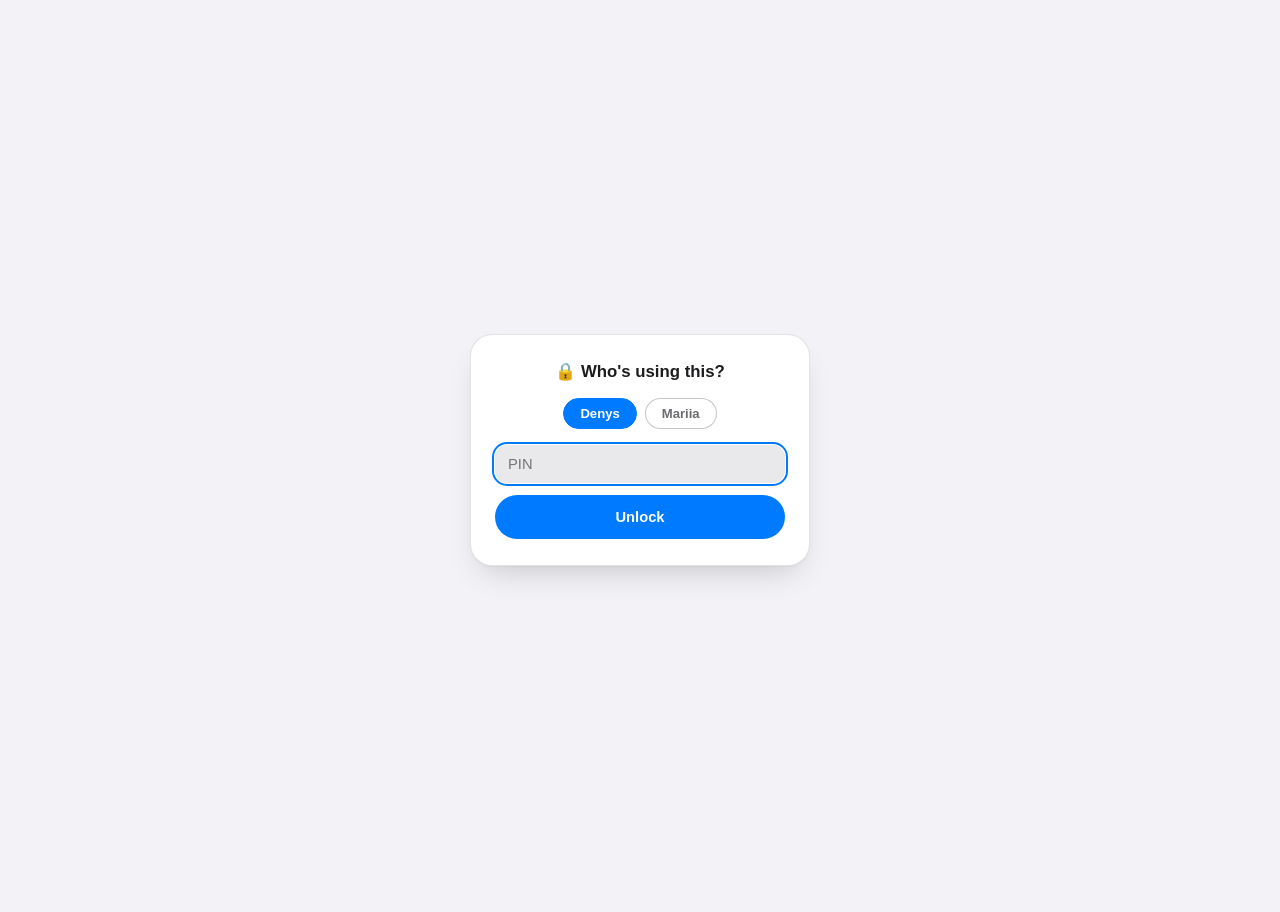
==== index.html @ 97dc2251 "Add hand-drawn picture icons for Mariia's cards New icons.js holds 15 line-art SVG icons (one per wo" ====
<!doctype html>
<html lang="en">
<head>
<meta charset="utf-8">
<meta name="viewport" content="width=device-width, initial-scale=1">
<title>Vocab Cards</title>
<link rel="stylesheet" href="styles.css">
<style>
  .card-wrap{
    width:100%;
    perspective:1600px;
    margin-bottom:20px;
  }
  .card{
    position:relative;
    width:100%;
    min-height:340px;
    border-radius:26px;
    cursor:pointer;
    transform-style:preserve-3d;
    transition:transform 0.5s cubic-bezier(.32,.9,.24,1);
  }
  .card.flipped{transform:rotateY(180deg);}
  .face{
    position:absolute;
    inset:0;
    background:var(--card-bg);
    border:0.5px solid var(--hairline-soft);
    border-radius:26px;
    box-shadow:var(--shadow);
    backface-visibility:hidden;
    padding:22px 24px 20px;
    display:flex;
    flex-direction:column;
  }
  .face.back{transform:rotateY(180deg);}
  .empty-state{
    display:flex;
    align-items:center;
    justify-content:center;
    text-align:center;
    color:var(--label-tertiary);
    padding:40px;
    font-size:0.95rem;
  }

  .front-head{
    display:flex;
    align-items:center;
    justify-content:space-between;
  }
  .topic-badge{
    background:var(--fill-secondary);
    color:var(--label-secondary);
    font-size:0.68rem;
    font-weight:700;
    padding:4px 10px;
    border-radius:999px;
  }
  .front-body{
    flex:1;
    display:flex;
    flex-direction:column;
    align-items:center;
    justify-content:center;
    text-align:center;
    padding:0 4px;
    gap:14px;
  }
  .word{
    font-size:2rem;
    font-weight:700;
    line-height:1.2;
    letter-spacing:-0.02em;
  }
  .word-icon{
    width:64px;
    height:64px;
    color:var(--blue);
    margin-bottom:2px;
  }
  .speak-btn{
    width:40px;
    height:40px;
    border-radius:999px;
    border:none;
    background:var(--blue-tint);
    color:var(--blue);
    display:flex;
    align-items:center;
    justify-content:center;
    cursor:pointer;
  }
  .speak-btn svg{width:19px;height:19px;}
  .speak-btn.speaking{background:var(--blue);color:#fff;}
  .speak-btn.unsupported{display:none;}
  .word-small-row{
    display:flex;
    align-items:center;
    gap:8px;
  }
  .speak-btn.small{width:28px;height:28px;flex:0 0 28px;}
  .speak-btn.small svg{width:14px;height:14px;}
  .hint{
    color:var(--label-tertiary);
    font-size:0.76rem;
    text-align:center;
    font-weight:500;
  }

  .back .word-small{
    font-size:0.95rem;
    font-weight:700;
    letter-spacing:-0.01em;
    margin-bottom:2px;
  }
  .back .word-small .pos-inline{
    color:var(--label-tertiary);
    font-weight:500;
  }
  .group{
    background:var(--fill-tertiary);
    border-radius:14px;
    margin-top:12px;
    padding:2px 14px;
  }
  .row{
    padding:10px 0;
  }
  .row + .row{
    border-top:0.5px solid var(--hairline-soft);
  }
  .section-label{
    font-size:0.66rem;
    font-weight:700;
    color:var(--label-tertiary);
    text-transform:uppercase;
    letter-spacing:0.05em;
    margin-bottom:3px;
  }
  .definition{font-size:0.96rem;line-height:1.42;}
  .translation{
    font-size:1rem;
    font-weight:700;
    color:var(--blue);
    line-height:1.4;
  }
  .example{font-size:0.94rem;line-height:1.5;}
  .blank{
    display:inline-block;
    min-width:56px;
    background:var(--blue-tint);
    color:var(--blue);
    font-weight:700;
    text-align:center;
    border-radius:7px;
    padding:1px 8px;
    cursor:pointer;
  }
  .synonyms{display:flex;flex-wrap:wrap;gap:6px;padding-top:1px;}

  /* ---------- controls ---------- */
  .controls{
    width:100%;
    display:flex;
    flex-direction:column;
    gap:10px;
    margin-top:auto;
  }
  .nav-row{
    display:flex;
    align-items:center;
    gap:10px;
  }

  .mark-row{
    display:flex;
    gap:10px;
  }
  .mark-btn{
    flex:1;
    height:48px;
    border-radius:16px;
    border:none;
    font-size:0.9rem;
    font-weight:700;
    display:flex;
    align-items:center;
    justify-content:center;
    gap:6px;
    cursor:pointer;
  }
  .mark-btn svg{width:18px;height:18px;}
  .mark-btn.learning{background:var(--orange-tint);color:var(--orange);}
  .mark-btn.known{background:var(--green-tint);color:var(--green);}

  /* ---------- page nav buttons (between cards and table) ---------- */
  .page-nav-wrap{
    width:100%;
    max-width:480px;
    margin:0 auto;
    padding:20px 16px 0;
  }
  @media (min-width:640px){
    .page-nav-wrap{max-width:560px;}
  }
  .page-nav-row{
    display:flex;
    gap:12px;
  }
  .page-nav-btn{
    flex:1;
    height:56px;
    border-radius:18px;
    display:flex;
    align-items:center;
    justify-content:center;
    gap:9px;
    font-size:1rem;
    font-weight:700;
    text-decoration:none;
    box-shadow:var(--shadow);
  }
  .page-nav-btn svg{width:20px;height:20px;}
  .page-nav-btn.add-words{background:var(--green);color:#fff;}
  .page-nav-btn.practice{background:var(--blue);color:#fff;}
  .page-nav-btn:active{transform:scale(0.97);}

  /* ---------- word list table ---------- */
  .table-wrap{
    width:100%;
    max-width:480px;
    margin:0 auto;
    padding:12px 16px 40px;
  }
  @media (min-width:640px){
    .table-wrap{max-width:700px;}
  }
  @media (min-width:960px){
    .table-wrap{max-width:900px;}
  }
  .table-section{
    width:100%;
  }
  .table-section h2{
    font-size:0.95rem;
    font-weight:700;
    margin:0 0 12px;
    letter-spacing:-0.01em;
  }
  .search-input{
    margin-bottom:12px;
  }
  .table-scroll{
    width:100%;
    overflow-x:auto;
    border-radius:16px;
    border:0.5px solid var(--hairline-soft);
  }
  table.word-table{
    width:100%;
    min-width:520px;
    border-collapse:collapse;
    background:var(--card-bg);
    font-size:0.86rem;
  }
  table.word-table th{
    text-align:left;
    font-size:0.66rem;
    font-weight:700;
    color:var(--label-tertiary);
    text-transform:uppercase;
    letter-spacing:0.05em;
    padding:10px 14px;
    background:var(--fill-tertiary);
    position:sticky;
    top:0;
  }
  table.word-table td{
    padding:12px 14px;
    vertical-align:top;
    border-top:0.5px solid var(--hairline-soft);
  }
  table.word-table td.word-cell{
    font-weight:700;
    white-space:nowrap;
  }
  table.word-table .table-topic{
    color:var(--label-tertiary);
    font-weight:500;
    white-space:nowrap;
  }
  table.word-table .table-example{
    color:var(--label-secondary);
    font-style:italic;
    margin-top:4px;
  }
  table.word-table .synonyms{margin-top:6px;}
  .table-empty{
    padding:24px;
    text-align:center;
    color:var(--label-tertiary);
    font-size:0.88rem;
  }
</style>
</head>
<body>

<script src="accounts.js"></script>
<script src="auth.js"></script>
<script src="words-store.js"></script>
<script src="icons.js"></script>

<div class="topbar">
  <div class="topbar-inner">
    <div class="title-row">
      <h1>🗂️ Vocab Cards</h1>
      <a class="switch-btn" href="#" id="switchProfileBtn">Switch account</a>
    </div>
    <div class="title-row meta-row">
      <span class="profile-label" id="profileLabel"></span>
      <div class="stats">
        <span class="pill learning" id="learningCount">0 learning</span>
        <span class="pill known" id="knownCount">0 known</span>
      </div>
    </div>
    <div class="segmented" id="statusSegmented">
      <div class="thumb" id="statusThumb"></div>
      <button data-value="all" class="active">All</button>
      <button data-value="new">New</button>
      <button data-value="learning">Learning</button>
      <button data-value="known">Known</button>
    </div>
    <div class="date-row" id="topicRow"></div>
  </div>
</div>

<div class="content">
  <div class="card-wrap">
    <div class="card" id="card">
      <div class="face front" id="faceFront"></div>
      <div class="face back" id="faceBack"></div>
    </div>
  </div>

  <div class="controls">
    <div class="nav-row">
      <button class="icon-btn" id="prevBtn" title="Previous">
        <svg viewBox="0 0 24 24" fill="none" stroke="currentColor" stroke-width="2.2" stroke-linecap="round" stroke-linejoin="round"><path d="M15 18l-6-6 6-6"/></svg>
      </button>
      <button class="primary-btn" id="flipBtn" title="Flip">
        <svg viewBox="0 0 24 24" fill="none" stroke="currentColor" stroke-width="2.1" stroke-linecap="round" stroke-linejoin="round"><rect x="3" y="7" width="13" height="13" rx="3"/><path d="M8 7V5.5A2.5 2.5 0 0 1 10.5 3H18a3 3 0 0 1 3 3v7.5a2.5 2.5 0 0 1-2.5 2.5H17"/></svg>
        Flip card
      </button>
      <button class="icon-btn" id="nextBtn" title="Next">
        <svg viewBox="0 0 24 24" fill="none" stroke="currentColor" stroke-width="2.2" stroke-linecap="round" stroke-linejoin="round"><path d="M9 6l6 6-6 6"/></svg>
      </button>
    </div>

    <div class="mark-row">
      <button class="mark-btn learning" id="learningBtn">
        <svg viewBox="0 0 24 24" fill="none" stroke="currentColor" stroke-width="2" stroke-linecap="round" stroke-linejoin="round"><circle cx="12" cy="12" r="9"/><path d="M12 7v5l3 2"/></svg>
        Still learning
      </button>
      <button class="mark-btn known" id="knownBtn">
        <svg viewBox="0 0 24 24" fill="none" stroke="currentColor" stroke-width="2.2" stroke-linecap="round" stroke-linejoin="round"><path d="M20 6L9 17l-5-5"/></svg>
        Known
      </button>
    </div>

    <div class="util-row">
      <button class="util-btn" id="shuffleBtn">
        <svg viewBox="0 0 24 24" fill="none" stroke="currentColor" stroke-width="2" stroke-linecap="round" stroke-linejoin="round"><path d="M17 3l4 4-4 4M3 7h9c2 0 3 1 4 3M21 17l-4 4-4-4M21 17h-9c-2 0-3-1-4-3"/></svg>
        Shuffle
      </button>
      <button class="util-btn" id="resetBtn">
        <svg viewBox="0 0 24 24" fill="none" stroke="currentColor" stroke-width="2" stroke-linecap="round" stroke-linejoin="round"><path d="M3 12a9 9 0 1 0 3-6.7M3 4v5h5"/></svg>
        Reset progress
      </button>
    </div>
  </div>
</div>

<div class="page-nav-wrap">
  <div class="page-nav-row">
    <a class="page-nav-btn add-words" href="add-words.html">
      <svg viewBox="0 0 24 24" fill="none" stroke="currentColor" stroke-width="2.3" stroke-linecap="round" stroke-linejoin="round"><path d="M12 5v14M5 12h14"/></svg>
      Add words
    </a>
    <a class="page-nav-btn practice" href="practice.html">
      <svg viewBox="0 0 24 24" fill="none" stroke="currentColor" stroke-width="2" stroke-linecap="round" stroke-linejoin="round"><path d="M4 9v6h4l5 4V5L8 9H4z"/><path d="M16.5 8.5a5 5 0 0 1 0 7"/></svg>
      Practice
    </a>
  </div>
</div>

<div class="table-wrap">
  <div class="table-section">
    <h2>All words (<span id="tableCount">0</span>)</h2>
    <input class="search-input" type="text" id="tableSearch" placeholder="Search words or definitions…">
    <div class="table-scroll">
      <table class="word-table">
        <thead>
          <tr><th>Word / phrase</th><th>Type</th><th>Explanation</th></tr>
        </thead>
        <tbody id="tableBody"></tbody>
      </table>
    </div>
  </div>
</div>

<script>
function initApp(){
  document.getElementById("profileLabel").textContent = window.currentAccountLabel ? window.currentAccountLabel() : "";
  document.getElementById("switchProfileBtn").addEventListener("click", (e) => {
    e.preventDefault();
    if(window.switchProfile) window.switchProfile();
  });

  const accountId = window.currentAccountId ? window.currentAccountId() : null;
  const DECK = window.vocabMergedDeck ? window.vocabMergedDeck(VOCAB_DATA, accountId) : VOCAB_DATA;

  const STORAGE_KEY = "vocabapp_progress_v1";
  let progress = {};
  try{ progress = JSON.parse(localStorage.getItem(STORAGE_KEY)) || {}; }catch(e){ progress = {}; }

  function saveProgress(){
    try{ localStorage.setItem(STORAGE_KEY, JSON.stringify(progress)); }catch(e){}
  }
  function statusOf(word){ return progress[word] || "new"; }

  const speakerIcon = `<svg viewBox="0 0 24 24" fill="none" stroke="currentColor" stroke-width="2" stroke-linecap="round" stroke-linejoin="round"><path d="M4 9v6h4l5 4V5L8 9H4z"/><path d="M16.5 8.5a5 5 0 0 1 0 7"/><path d="M19 6a8.5 8.5 0 0 1 0 12"/></svg>`;

  const speechSupported = "speechSynthesis" in window;
  let englishVoice = null;
  function pickVoice(){
    if(!speechSupported) return;
    const voices = window.speechSynthesis.getVoices();
    englishVoice = voices.find(v => /en[-_]US/i.test(v.lang))
      || voices.find(v => /^en/i.test(v.lang))
      || null;
  }
  if(speechSupported){
    pickVoice();
    window.speechSynthesis.onvoiceschanged = pickVoice;
  }

  function speechTextFor(word){
    return word
      .replace(/\(.*?\)/g, "")
      .replace(/\//g, " or ")
      .replace(/\bsth\b/g, "something")
      .replace(/\bsb\b/g, "somebody")
      .replace(/\s+/g, " ")
      .trim();
  }

  function speak(word){
    if(!speechSupported) return;
    window.speechSynthesis.cancel();
    const utterance = new SpeechSynthesisUtterance(speechTextFor(word));
    utterance.lang = "en-US";
    utterance.rate = 0.92;
    if(englishVoice) utterance.voice = englishVoice;
    window.speechSynthesis.speak(utterance);
  }

  let order = DECK.map((_, i) => i);
  let statusFilter = "all";
  let topicFilter = "all";
  let pos = 0;
  let flipped = false;

  const cardEl = document.getElementById("card");
  const faceFront = document.getElementById("faceFront");
  const faceBack = document.getElementById("faceBack");
  const learningCountEl = document.getElementById("learningCount");
  const knownCountEl = document.getElementById("knownCount");
  const statusSegmented = document.getElementById("statusSegmented");
  const statusThumb = document.getElementById("statusThumb");
  const topicRow = document.getElementById("topicRow");

  const uniqueTopics = Array.from(new Set(DECK.map(c => c.topic).filter(Boolean))).sort();

  function buildTopicChips(){
    const chips = [{ value: "all", label: "All" }]
      .concat(uniqueTopics.map(t => ({ value: t, label: t })));
    topicRow.innerHTML = chips.map(c =>
      `<button class="chip-btn${c.value === topicFilter ? " active" : ""}" data-value="${escapeHtml(c.value)}">${escapeHtml(c.label)}</button>`
    ).join("");
    topicRow.querySelectorAll(".chip-btn").forEach(btn => {
      btn.addEventListener("click", () => {
        topicFilter = btn.dataset.value;
        pos = 0;
        flipped = false;
        buildTopicChips();
        render();
      });
    });
  }

  function moveStatusThumb(){
    const buttons = Array.from(statusSegmented.querySelectorAll("button"));
    const idx = buttons.findIndex(b => b.dataset.value === statusFilter);
    statusThumb.style.transform = `translateX(${idx * 100}%)`;
    buttons.forEach(b => b.classList.toggle("active", b.dataset.value === statusFilter));
  }

  function filteredOrder(){
    return order.filter(i => {
      const card = DECK[i];
      if(statusFilter !== "all" && statusOf(card.word) !== statusFilter) return false;
      if(topicFilter !== "all" && card.topic !== topicFilter) return false;
      return true;
    });
  }

  function shuffle(arr){
    for(let i = arr.length - 1; i > 0; i--){
      const j = Math.floor(Math.random() * (i + 1));
      [arr[i], arr[j]] = [arr[j], arr[i]];
    }
    return arr;
  }

  function escapeHtml(s){
    return s.replace(/[&<>"']/g, c => ({
      "&":"&amp;","<":"&lt;",">":"&gt;",'"':"&quot;","'":"&#39;"
    }[c]));
  }

  function renderExample(example){
    const parts = example.split(/(_{3,})/);
    return parts.map(p => {
      if(/^_{3,}$/.test(p)){
        return `<span class="blank" data-revealed="false">•••</span>`;
      }
      return escapeHtml(p);
    }).join("");
  }

  function render(){
    const deck = filteredOrder();
    updateStats();

    if(deck.length === 0){
      faceFront.innerHTML = `<div class="empty-state">No cards match this filter.<br>Try a different filter, or add more words.</div>`;
      faceBack.innerHTML = "";
      cardEl.classList.remove("flipped");
      flipped = false;
      return;
    }

    if(pos >= deck.length) pos = 0;
    if(pos < 0) pos = deck.length - 1;

    const card = DECK[deck[pos]];

    faceFront.innerHTML = `
      <div class="front-head">
        <span class="pos-badge">${escapeHtml(card.pos || "")}</span>
        <span class="topic-badge">${escapeHtml(card.topic || "")}</span>
      </div>
      <div class="front-body">
        ${card.icon && typeof ICONS !== "undefined" && ICONS[card.icon] ? `<svg class="word-icon" viewBox="0 0 24 24" fill="none" stroke="currentColor" stroke-width="1.6" stroke-linecap="round" stroke-linejoin="round">${ICONS[card.icon]}</svg>` : ""}
        <div class="word">${escapeHtml(card.word)}</div>
        <button class="speak-btn" id="speakFrontBtn" title="Pronounce (P)">${speakerIcon}</button>
      </div>
      <div class="hint">Tap to reveal · ${pos + 1} / ${deck.length}</div>
    `;

    const synonymsHtml = (card.synonyms && card.synonyms.length)
      ? `<div class="row">
           <div class="section-label">Synonyms / related</div>
           <div class="synonyms">${card.synonyms.map(s => `<span class="chip">${escapeHtml(s)}</span>`).join("")}</div>
         </div>`
      : "";

    const translationHtml = card.translation
      ? `<div class="row">
           <div class="section-label">Translation</div>
           <div class="translation">${escapeHtml(card.translation)}</div>
         </div>`
      : "";

    faceBack.innerHTML = `
      <div class="word-small-row">
        <div class="word-small">${escapeHtml(card.word)} <span class="pos-inline">— ${escapeHtml(card.pos || "")}</span></div>
        <button class="speak-btn small" id="speakBackBtn" title="Pronounce (P)">${speakerIcon}</button>
      </div>
      <div class="group">
        <div class="row">
          <div class="section-label">Definition</div>
          <div class="definition">${escapeHtml(card.definition)}</div>
        </div>
        ${translationHtml}
        <div class="row">
          <div class="section-label">Example</div>
          <div class="example">${renderExample(card.example || "")}</div>
        </div>
        ${synonymsHtml}
      </div>
    `;

    cardEl.classList.toggle("flipped", flipped);

    faceBack.querySelectorAll(".blank").forEach(el => {
      el.addEventListener("click", (e) => {
        e.stopPropagation();
        const isRevealed = el.dataset.revealed === "true";
        el.dataset.revealed = isRevealed ? "false" : "true";
        el.textContent = isRevealed ? "•••" : card.word;
      });
    });

    if(!speechSupported){
      faceFront.querySelectorAll(".speak-btn").forEach(b => b.classList.add("unsupported"));
      faceBack.querySelectorAll(".speak-btn").forEach(b => b.classList.add("unsupported"));
    }
    [faceFront.querySelector("#speakFrontBtn"), faceBack.querySelector("#speakBackBtn")].forEach(btn => {
      if(!btn) return;
      btn.addEventListener("click", (e) => {
        e.stopPropagation();
        speak(card.word);
      });
    });
  }

  function fillExample(example, word){
    const plain = word.replace(/\(.*?\)/g, "").split("/")[0].trim();
    return escapeHtml((example || "").replace(/_{3,}/, plain));
  }

  const tableBody = document.getElementById("tableBody");
  const tableCount = document.getElementById("tableCount");
  const tableSearch = document.getElementById("tableSearch");
  const sortedForTable = DECK
    .map((c, i) => ({ ...c, _i: i }))
    .sort((a, b) => (a.topic || "").localeCompare(b.topic || "") || a.word.localeCompare(b.word));

  function renderTable(){
    const q = tableSearch.value.trim().toLowerCase();
    const rows = sortedForTable.filter(c => {
      if(!q) return true;
      return c.word.toLowerCase().includes(q) || c.definition.toLowerCase().includes(q);
    });

    tableCount.textContent = rows.length;

    if(rows.length === 0){
      tableBody.innerHTML = `<tr><td colspan="3" class="table-empty">No words match "${escapeHtml(q)}".</td></tr>`;
      return;
    }

    tableBody.innerHTML = rows.map(c => {
      const synonymsHtml = (c.synonyms && c.synonyms.length)
        ? `<div class="synonyms">${c.synonyms.map(s => `<span class="chip">${escapeHtml(s)}</span>`).join("")}</div>`
        : "";
      const translationHtml = c.translation
        ? `<div class="translation">${escapeHtml(c.translation)}</div>`
        : "";
      return `
        <tr>
          <td class="word-cell">${escapeHtml(c.word)}<div class="table-topic">${escapeHtml(c.topic || "")}</div></td>
          <td><span class="pos-badge">${escapeHtml(c.pos || "")}</span></td>
          <td>
            <div class="definition">${escapeHtml(c.definition)}</div>
            ${translationHtml}
            <div class="table-example">${fillExample(c.example, c.word)}</div>
            ${synonymsHtml}
          </td>
        </tr>
      `;
    }).join("");
  }

  tableSearch.addEventListener("input", renderTable);

  function updateStats(){
    let known = 0, learning = 0;
    DECK.forEach(c => {
      const s = statusOf(c.word);
      if(s === "known") known++;
      else if(s === "learning") learning++;
    });
    knownCountEl.textContent = `${known} known`;
    learningCountEl.textContent = `${learning} learning`;
  }

  function flip(){
    flipped = !flipped;
    cardEl.classList.toggle("flipped", flipped);
  }

  function goNext(){ flipped = false; pos++; render(); }
  function goPrev(){ flipped = false; pos--; render(); }

  function mark(status){
    const deck = filteredOrder();
    if(deck.length === 0) return;
    const card = DECK[deck[pos]];
    progress[card.word] = status;
    saveProgress();
    goNext();
  }

  cardEl.addEventListener("click", flip);
  document.getElementById("flipBtn").addEventListener("click", flip);
  document.getElementById("nextBtn").addEventListener("click", goNext);
  document.getElementById("prevBtn").addEventListener("click", goPrev);
  document.getElementById("knownBtn").addEventListener("click", () => mark("known"));
  document.getElementById("learningBtn").addEventListener("click", () => mark("learning"));
  document.getElementById("shuffleBtn").addEventListener("click", () => {
    shuffle(order);
    pos = 0;
    flipped = false;
    render();
  });
  document.getElementById("resetBtn").addEventListener("click", () => {
    if(confirm("Reset known/learning status for all cards?")){
      progress = {};
      saveProgress();
      render();
    }
  });

  statusSegmented.querySelectorAll("button").forEach(btn => {
    btn.addEventListener("click", () => {
      statusFilter = btn.dataset.value;
      pos = 0;
      flipped = false;
      moveStatusThumb();
      render();
    });
  });

  document.addEventListener("keydown", (e) => {
    if(e.code === "Space"){ e.preventDefault(); flip(); }
    else if(e.code === "ArrowRight"){ goNext(); }
    else if(e.code === "ArrowLeft"){ goPrev(); }
    else if(e.key.toLowerCase() === "k"){ mark("known"); }
    else if(e.key.toLowerCase() === "l"){ mark("learning"); }
    else if(e.key.toLowerCase() === "p"){
      const deck = filteredOrder();
      if(deck.length) speak(DECK[deck[pos]].word);
    }
  });

  buildTopicChips();
  moveStatusThumb();
  render();
  renderTable();
}
window.addEventListener("vocabdata-ready", initApp);
</script>
</body>
</html>
---- styles.css ----
/* Shared design tokens and components across Vocab Cards pages */
:root{
  color-scheme: light dark;
  --bg:#f2f2f7;
  --bg-elevated: rgba(255,255,255,0.72);
  --card-bg:#ffffff;
  --hairline: rgba(60,60,67,0.29);
  --hairline-soft: rgba(60,60,67,0.14);
  --label:#1c1c1e;
  --label-secondary:#6c6c70;
  --label-tertiary:#8e8e93;
  --fill-secondary: rgba(120,120,128,0.12);
  --fill-tertiary: rgba(118,118,128,0.16);
  --blue:#007aff;
  --blue-tint: rgba(0,122,255,0.12);
  --green:#34c759;
  --green-tint: rgba(52,199,89,0.14);
  --orange:#ff9500;
  --orange-tint: rgba(255,149,0,0.14);
  --red:#ff3b30;
  --red-tint: rgba(255,59,48,0.14);
  --shadow: 0 1px 2px rgba(0,0,0,0.04), 0 16px 32px -12px rgba(0,0,0,0.18);
}
@media (prefers-color-scheme: dark){
  :root{
    --bg:#000000;
    --bg-elevated: rgba(28,28,30,0.72);
    --card-bg:#1c1c1e;
    --hairline: rgba(84,84,88,0.6);
    --hairline-soft: rgba(84,84,88,0.35);
    --label:#f2f2f7;
    --label-secondary:#98989f;
    --label-tertiary:#8e8e93;
    --fill-secondary: rgba(120,120,128,0.24);
    --fill-tertiary: rgba(118,118,128,0.24);
    --blue:#0a84ff;
    --blue-tint: rgba(10,132,255,0.18);
    --green:#30d158;
    --green-tint: rgba(48,209,88,0.18);
    --orange:#ff9f0a;
    --orange-tint: rgba(255,159,10,0.18);
    --red:#ff453a;
    --red-tint: rgba(255,69,58,0.18);
    --shadow: 0 1px 2px rgba(0,0,0,0.3), 0 20px 40px -16px rgba(0,0,0,0.6);
  }
}
*{box-sizing:border-box; -webkit-tap-highlight-color: transparent;}
html,body{height:100%;}
body{
  margin:0;
  background:var(--bg);
  color:var(--label);
  font-family:-apple-system,BlinkMacSystemFont,"SF Pro Text","SF Pro Display",Helvetica,Arial,sans-serif;
  display:flex;
  flex-direction:column;
  align-items:center;
  -webkit-font-smoothing:antialiased;
}

/* ---------- top bar ---------- */
.topbar{
  position:sticky;
  top:0;
  z-index:10;
  width:100%;
  background:var(--bg-elevated);
  backdrop-filter: blur(20px) saturate(1.6);
  -webkit-backdrop-filter: blur(20px) saturate(1.6);
  border-bottom:0.5px solid var(--hairline);
  padding:10px 16px 12px;
}
.topbar-inner{
  width:100%;
  max-width:480px;
  margin:0 auto;
}
.title-row{
  display:flex;
  align-items:center;
  justify-content:space-between;
  margin-bottom:10px;
  gap:10px;
}
h1{
  font-size:1.05rem;
  font-weight:700;
  margin:0;
  letter-spacing:-0.01em;
}
.nav-link{
  display:flex;
  align-items:center;
  gap:4px;
  text-decoration:none;
  color:var(--blue);
  font-size:0.82rem;
  font-weight:600;
  white-space:nowrap;
}
.nav-link svg{width:14px;height:14px;}
.switch-btn{
  text-decoration:none;
  color:var(--blue);
  font-size:0.85rem;
  font-weight:700;
  white-space:nowrap;
}
.meta-row{
  font-size:0.85rem;
}
.stats{
  display:flex;
  gap:6px;
}
.pill{
  padding:3px 9px;
  border-radius:999px;
  font-size:0.72rem;
  font-weight:600;
  letter-spacing:-0.01em;
}
.pill.known{background:var(--green-tint);color:var(--green);}
.pill.learning{background:var(--orange-tint);color:var(--orange);}

/* segmented control */
.segmented{
  position:relative;
  display:flex;
  background:var(--fill-secondary);
  border-radius:9px;
  padding:2px;
  margin-bottom:8px;
}
.segmented .thumb{
  position:absolute;
  top:2px;
  bottom:2px;
  left:2px;
  width:calc(25% - 2px);
  background:var(--card-bg);
  border-radius:7px;
  box-shadow:0 1px 3px rgba(0,0,0,0.12);
  transition:transform 0.28s cubic-bezier(.32,.72,0,1);
}
@media (prefers-color-scheme: dark){
  .segmented .thumb{background:#636366;}
}
.segmented button{
  position:relative;
  z-index:1;
  flex:1;
  border:none;
  background:transparent;
  padding:6px 4px;
  font-size:0.78rem;
  font-weight:600;
  color:var(--label-secondary);
  border-radius:7px;
  cursor:pointer;
  transition:color 0.2s;
}
.segmented button.active{color:var(--label);}

/* date / filter chips */
.date-row{
  display:flex;
  gap:6px;
  overflow-x:auto;
  scrollbar-width:none;
  padding-bottom:2px;
}
.date-row::-webkit-scrollbar{display:none;}
.chip-btn{
  flex:0 0 auto;
  white-space:nowrap;
  border:0.5px solid var(--hairline);
  background:var(--card-bg);
  color:var(--label-secondary);
  font-size:0.74rem;
  font-weight:600;
  padding:5px 12px;
  border-radius:999px;
  cursor:pointer;
}
.chip-btn.active{
  background:var(--blue);
  border-color:var(--blue);
  color:#fff;
}

/* ---------- main content shell ---------- */
.content{
  width:100%;
  max-width:480px;
  padding:20px 16px 28px;
  display:flex;
  flex-direction:column;
  align-items:center;
  flex:1;
}
@media (min-width:640px){
  .topbar-inner, .content{max-width:560px;}
}

/* buttons */
.icon-btn{
  flex:0 0 44px;
  height:44px;
  border-radius:999px;
  border:none;
  background:var(--fill-secondary);
  color:var(--label);
  display:flex;
  align-items:center;
  justify-content:center;
  cursor:pointer;
}
.icon-btn svg{width:18px;height:18px;}
.primary-btn{
  flex:1;
  height:44px;
  border-radius:999px;
  border:none;
  background:var(--blue);
  color:#fff;
  font-size:0.92rem;
  font-weight:700;
  display:flex;
  align-items:center;
  justify-content:center;
  gap:7px;
  cursor:pointer;
}
.primary-btn svg{width:17px;height:17px;}
.primary-btn:disabled{opacity:0.45;cursor:default;}

.util-row{
  display:flex;
  justify-content:center;
  gap:22px;
  padding-top:2px;
}
.util-btn{
  background:none;
  border:none;
  color:var(--label-tertiary);
  font-size:0.78rem;
  font-weight:600;
  display:flex;
  align-items:center;
  gap:5px;
  cursor:pointer;
  padding:6px;
}
.util-btn svg{width:15px;height:15px;}

button:active{transform:scale(0.96);}
button{transition:transform 0.12s;}

/* chip (synonym-style tag, reused for the word table) */
.chip{
  background:var(--fill-secondary);
  color:var(--label-secondary);
  font-size:0.76rem;
  font-weight:600;
  padding:3px 10px;
  border-radius:999px;
}
.pos-badge{
  background:var(--blue-tint);
  color:var(--blue);
  font-size:0.68rem;
  font-weight:700;
  padding:4px 10px;
  border-radius:999px;
  text-transform:uppercase;
  letter-spacing:0.04em;
  display:inline-block;
}

/* simple text input styling shared by settings panels */
input[type="text"], input[type="password"], textarea, select{
  font-family:inherit;
  font-size:0.92rem;
  color:var(--label);
  background:var(--fill-tertiary);
  border:none;
  border-radius:12px;
  padding:11px 13px;
  width:100%;
}
textarea{resize:vertical;min-height:88px;line-height:1.4;}
input[type="text"]:focus, input[type="password"]:focus, textarea:focus, select:focus{
  outline:2px solid var(--blue);
  outline-offset:1px;
}
label.field-label{
  font-size:0.7rem;
  font-weight:700;
  color:var(--label-tertiary);
  text-transform:uppercase;
  letter-spacing:0.05em;
  display:block;
  margin-bottom:5px;
}

/* ---------- profile lock screen ---------- */
#lockOverlay{
  position:fixed;
  inset:0;
  z-index:1000;
  background:var(--bg);
  display:flex;
  align-items:center;
  justify-content:center;
  padding:24px;
}
.lock-card{
  width:100%;
  max-width:340px;
  background:var(--card-bg);
  border:0.5px solid var(--hairline-soft);
  border-radius:22px;
  box-shadow:var(--shadow);
  padding:26px 24px;
  text-align:center;
}
.lock-title{
  font-size:1.05rem;
  font-weight:700;
  margin-bottom:16px;
}
.lock-profiles{
  display:flex;
  gap:8px;
  justify-content:center;
  margin-bottom:16px;
  flex-wrap:wrap;
}
.lock-profiles .chip-btn{padding:7px 16px;font-size:0.82rem;}
.lock-error{
  color:var(--red);
  font-size:0.78rem;
  font-weight:600;
  margin-top:10px;
}
.profile-label{
  color:var(--label-tertiary);
  font-size:0.78rem;
  font-weight:600;
}
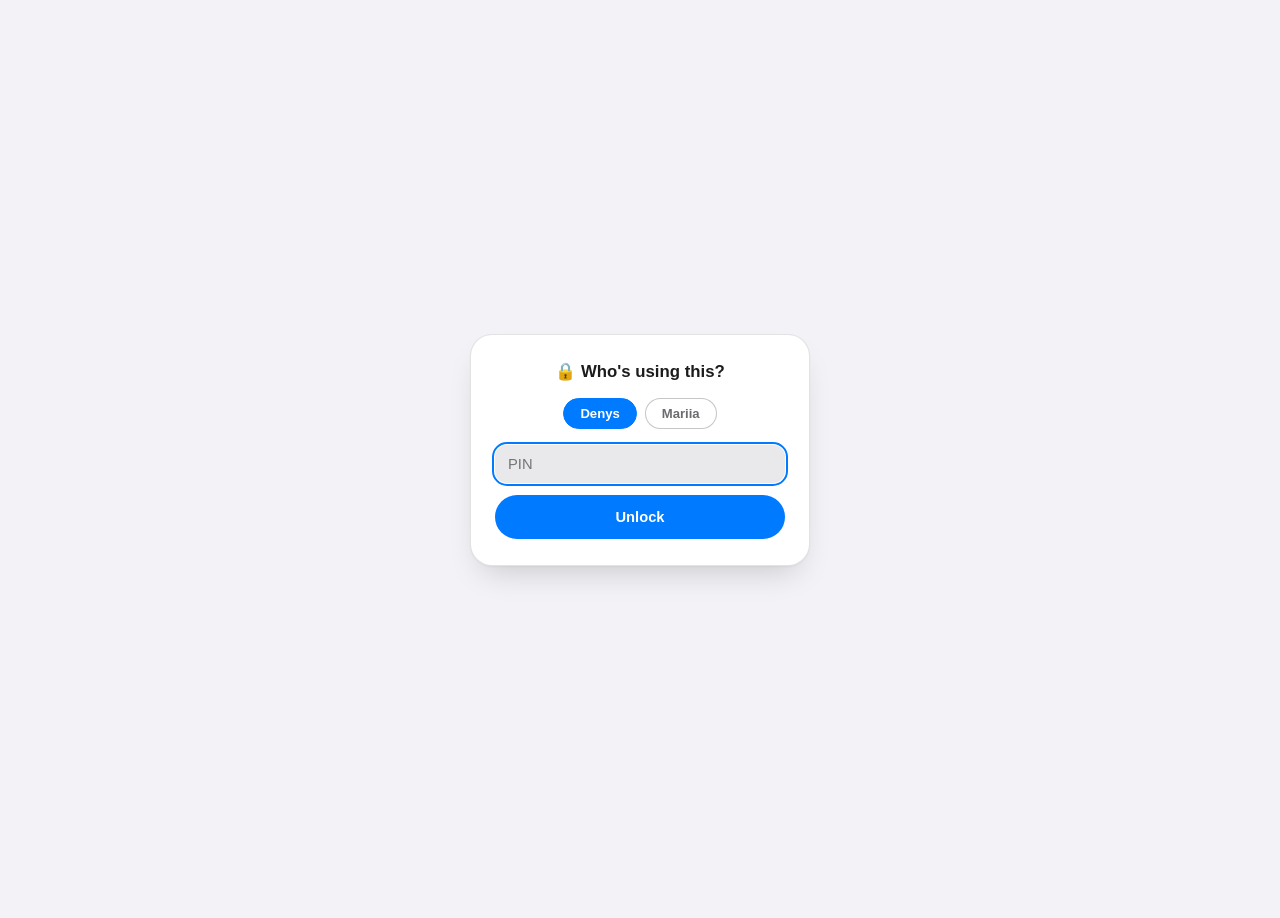
==== commit bf6ee9d1: "Add editable definitions and examples with a "Reset to original" option New words-store.js override " ====
--- a/index.html
+++ b/index.html
@@ -57,6 +57,21 @@
     padding:4px 10px;
     border-radius:999px;
   }
+  .pin-btn{
+    width:24px;
+    height:24px;
+    flex:0 0 24px;
+    border-radius:999px;
+    border:none;
+    background:var(--fill-secondary);
+    color:var(--label-tertiary);
+    display:flex;
+    align-items:center;
+    justify-content:center;
+    cursor:pointer;
+  }
+  .pin-btn svg{width:13px;height:13px;}
+  .pin-btn.pinned{background:var(--orange-tint);color:var(--orange);}
   .front-body{
     flex:1;
     display:flex;
@@ -78,6 +93,47 @@
     height:64px;
     color:var(--blue);
     margin-bottom:2px;
+  }
+
+  /* ---------- edit definition/example modal ---------- */
+  #editModal{
+    position:fixed;
+    inset:0;
+    z-index:1000;
+    background:rgba(0,0,0,0.4);
+    display:flex;
+    align-items:center;
+    justify-content:center;
+    padding:24px;
+  }
+  #editModal[hidden]{display:none;}
+  .edit-modal-card{
+    width:100%;
+    max-width:420px;
+    background:var(--card-bg);
+    border-radius:22px;
+    box-shadow:var(--shadow);
+    padding:24px;
+  }
+  .edit-modal-word{
+    font-size:1.05rem;
+    font-weight:700;
+    margin-bottom:14px;
+  }
+  .edit-modal-actions{
+    display:flex;
+    align-items:center;
+    gap:10px;
+    margin-top:16px;
+  }
+  .edit-cancel-btn{
+    background:none;
+    border:none;
+    color:var(--label-secondary);
+    font-weight:600;
+    font-size:0.9rem;
+    padding:10px 6px;
+    cursor:pointer;
   }
   .speak-btn{
     width:40px;
@@ -431,6 +487,82 @@
 
   const speakerIcon = `<svg viewBox="0 0 24 24" fill="none" stroke="currentColor" stroke-width="2" stroke-linecap="round" stroke-linejoin="round"><path d="M4 9v6h4l5 4V5L8 9H4z"/><path d="M16.5 8.5a5 5 0 0 1 0 7"/><path d="M19 6a8.5 8.5 0 0 1 0 12"/></svg>`;
 
+  function pinIcon(pinned){
+    return `<svg viewBox="0 0 24 24" fill="${pinned ? "currentColor" : "none"}" stroke="currentColor" stroke-width="2" stroke-linecap="round" stroke-linejoin="round"><path d="M12 21s-7-7.5-7-12a7 7 0 0 1 14 0c0 4.5-7 12-7 12z"/><circle cx="12" cy="9" r="2.5" fill="${pinned ? "var(--card-bg)" : "none"}"/></svg>`;
+  }
+
+  const editIcon = `<svg viewBox="0 0 24 24" fill="none" stroke="currentColor" stroke-width="2" stroke-linecap="round" stroke-linejoin="round"><path d="M4 20l3.5-1 10-10a1.7 1.7 0 0 0-2.5-2.5l-10 10L4 20z"/><path d="M13 6.5L16.5 10"/></svg>`;
+
+  // ---------- edit definition/example modal ----------
+  const editModal = document.createElement("div");
+  editModal.id = "editModal";
+  editModal.hidden = true;
+  editModal.innerHTML = `
+    <div class="edit-modal-card">
+      <div class="edit-modal-word" id="editModalWord"></div>
+      <label class="field-label" for="editDefinitionInput">Definition</label>
+      <textarea id="editDefinitionInput" style="min-height:70px;"></textarea>
+      <label class="field-label" for="editExampleInput" style="margin-top:12px;display:block;">Example (use ____ for the hidden word)</label>
+      <textarea id="editExampleInput" style="min-height:70px;"></textarea>
+      <div class="edit-modal-actions">
+        <button class="util-btn" id="editResetBtn" hidden>Reset to original</button>
+        <div style="flex:1;"></div>
+        <button class="edit-cancel-btn" id="editCancelBtn" title="Cancel">Cancel</button>
+        <button class="primary-btn" id="editSaveBtn" style="flex:0 0 auto;padding:0 20px;">Save</button>
+      </div>
+    </div>
+  `;
+  document.body.appendChild(editModal);
+
+  let editingWord = null;
+  function openEditModal(card){
+    editingWord = card.word;
+    document.getElementById("editModalWord").textContent = card.word;
+    document.getElementById("editDefinitionInput").value = card.definition || "";
+    document.getElementById("editExampleInput").value = card.example || "";
+    document.getElementById("editResetBtn").hidden = !window.vocabGetOverride || !window.vocabGetOverride(accountId, card.word);
+    editModal.hidden = false;
+  }
+  function closeEditModal(){
+    editModal.hidden = true;
+    editingWord = null;
+  }
+  document.getElementById("editCancelBtn").addEventListener("click", closeEditModal);
+  editModal.addEventListener("click", (e) => { if(e.target === editModal) closeEditModal(); });
+  // DECK/sortedForTable are built once at load, so an edit has to mutate the
+  // live card object in place (both arrays hold the same references) rather
+  // than relying on a re-fetch to pick up the localStorage change.
+  function findDeckCard(word){
+    return DECK.find(c => c.word === word);
+  }
+  function originalFields(word){
+    const seedAndCustom = VOCAB_DATA.concat(window.vocabGetCustomCards ? window.vocabGetCustomCards(accountId) : []);
+    const found = seedAndCustom.find(c => c.word === word);
+    return found ? { definition: found.definition, example: found.example } : null;
+  }
+
+  document.getElementById("editSaveBtn").addEventListener("click", () => {
+    if(!editingWord) return;
+    const definition = document.getElementById("editDefinitionInput").value.trim();
+    const example = document.getElementById("editExampleInput").value.trim();
+    if(window.vocabSetOverride) window.vocabSetOverride(accountId, editingWord, { definition, example });
+    const cardObj = findDeckCard(editingWord);
+    if(cardObj){ cardObj.definition = definition; cardObj.example = example; }
+    closeEditModal();
+    render();
+    renderTable();
+  });
+  document.getElementById("editResetBtn").addEventListener("click", () => {
+    if(!editingWord) return;
+    if(window.vocabClearOverride) window.vocabClearOverride(accountId, editingWord);
+    const original = originalFields(editingWord);
+    const cardObj = findDeckCard(editingWord);
+    if(cardObj && original){ cardObj.definition = original.definition; cardObj.example = original.example; }
+    closeEditModal();
+    render();
+    renderTable();
+  });
+
   const speechSupported = "speechSynthesis" in window;
   let englishVoice = null;
   function pickVoice(){
@@ -483,7 +615,7 @@
   const uniqueTopics = Array.from(new Set(DECK.map(c => c.topic).filter(Boolean))).sort();
 
   function buildTopicChips(){
-    const chips = [{ value: "all", label: "All" }]
+    const chips = [{ value: "all", label: "All" }, { value: "pinned", label: "📌 Pinned" }]
       .concat(uniqueTopics.map(t => ({ value: t, label: t })));
     topicRow.innerHTML = chips.map(c =>
       `<button class="chip-btn${c.value === topicFilter ? " active" : ""}" data-value="${escapeHtml(c.value)}">${escapeHtml(c.label)}</button>`
@@ -506,11 +638,19 @@
     buttons.forEach(b => b.classList.toggle("active", b.dataset.value === statusFilter));
   }
 
+  function isPinned(word){
+    return window.vocabIsPinned ? window.vocabIsPinned(accountId, word) : false;
+  }
+
   function filteredOrder(){
     return order.filter(i => {
       const card = DECK[i];
       if(statusFilter !== "all" && statusOf(card.word) !== statusFilter) return false;
-      if(topicFilter !== "all" && card.topic !== topicFilter) return false;
+      if(topicFilter === "pinned"){
+        if(!isPinned(card.word)) return false;
+      } else if(topicFilter !== "all" && card.topic !== topicFilter){
+        return false;
+      }
       return true;
     });
   }
@@ -555,11 +695,15 @@
     if(pos < 0) pos = deck.length - 1;
 
     const card = DECK[deck[pos]];
+    const pinned = isPinned(card.word);
 
     faceFront.innerHTML = `
       <div class="front-head">
         <span class="pos-badge">${escapeHtml(card.pos || "")}</span>
-        <span class="topic-badge">${escapeHtml(card.topic || "")}</span>
+        <div style="display:flex;align-items:center;gap:6px;">
+          <span class="topic-badge">${escapeHtml(card.topic || "")}</span>
+          <button class="pin-btn${pinned ? " pinned" : ""}" id="pinFrontBtn" title="${pinned ? "Unpin" : "Pin"}">${pinIcon(pinned)}</button>
+        </div>
       </div>
       <div class="front-body">
         ${card.icon && typeof ICONS !== "undefined" && ICONS[card.icon] ? `<svg class="word-icon" viewBox="0 0 24 24" fill="none" stroke="currentColor" stroke-width="1.6" stroke-linecap="round" stroke-linejoin="round">${ICONS[card.icon]}</svg>` : ""}
@@ -587,6 +731,7 @@
       <div class="word-small-row">
         <div class="word-small">${escapeHtml(card.word)} <span class="pos-inline">— ${escapeHtml(card.pos || "")}</span></div>
         <button class="speak-btn small" id="speakBackBtn" title="Pronounce (P)">${speakerIcon}</button>
+        <button class="speak-btn small" id="editBackBtn" title="Edit definition/example">${editIcon}</button>
       </div>
       <div class="group">
         <div class="row">
@@ -624,6 +769,23 @@
         speak(card.word);
       });
     });
+
+    const pinBtn = faceFront.querySelector("#pinFrontBtn");
+    if(pinBtn){
+      pinBtn.addEventListener("click", (e) => {
+        e.stopPropagation();
+        if(window.vocabTogglePinned) window.vocabTogglePinned(accountId, card.word);
+        render();
+      });
+    }
+
+    const editBtn = faceBack.querySelector("#editBackBtn");
+    if(editBtn){
+      editBtn.addEventListener("click", (e) => {
+        e.stopPropagation();
+        openEditModal(card);
+      });
+    }
   }
 
   function fillExample(example, word){
@@ -634,8 +796,10 @@
   const tableBody = document.getElementById("tableBody");
   const tableCount = document.getElementById("tableCount");
   const tableSearch = document.getElementById("tableSearch");
+  // Same object references as DECK (not copies) — mutating a card's fields
+  // (e.g. saving an edit) shows up here too without rebuilding either array.
   const sortedForTable = DECK
-    .map((c, i) => ({ ...c, _i: i }))
+    .slice()
     .sort((a, b) => (a.topic || "").localeCompare(b.topic || "") || a.word.localeCompare(b.word));
 
   function renderTable(){
@@ -659,9 +823,17 @@
       const translationHtml = c.translation
         ? `<div class="translation">${escapeHtml(c.translation)}</div>`
         : "";
+      const pinned = isPinned(c.word);
       return `
         <tr>
-          <td class="word-cell">${escapeHtml(c.word)}<div class="table-topic">${escapeHtml(c.topic || "")}</div></td>
+          <td class="word-cell">
+            <div style="display:flex;align-items:center;gap:6px;">
+              ${escapeHtml(c.word)}
+              <button class="pin-btn table-pin-btn${pinned ? " pinned" : ""}" data-word="${escapeHtml(c.word)}" title="${pinned ? "Unpin" : "Pin"}">${pinIcon(pinned)}</button>
+              <button class="pin-btn table-edit-btn" data-word="${escapeHtml(c.word)}" title="Edit definition/example">${editIcon}</button>
+            </div>
+            <div class="table-topic">${escapeHtml(c.topic || "")}</div>
+          </td>
           <td><span class="pos-badge">${escapeHtml(c.pos || "")}</span></td>
           <td>
             <div class="definition">${escapeHtml(c.definition)}</div>
@@ -672,6 +844,20 @@
         </tr>
       `;
     }).join("");
+
+    tableBody.querySelectorAll(".table-pin-btn").forEach(btn => {
+      btn.addEventListener("click", () => {
+        if(window.vocabTogglePinned) window.vocabTogglePinned(accountId, btn.dataset.word);
+        renderTable();
+        render();
+      });
+    });
+    tableBody.querySelectorAll(".table-edit-btn").forEach(btn => {
+      btn.addEventListener("click", () => {
+        const card = DECK.find(c => c.word === btn.dataset.word);
+        if(card) openEditModal(card);
+      });
+    });
   }
 
   tableSearch.addEventListener("input", renderTable);
--- a/styles.css
+++ b/styles.css
@@ -166,10 +166,13 @@
   display:flex;
   gap:6px;
   overflow-x:auto;
-  scrollbar-width:none;
-  padding-bottom:2px;
-}
-.date-row::-webkit-scrollbar{display:none;}
+  scrollbar-width:thin;
+  scrollbar-color:var(--label-tertiary) transparent;
+  padding-bottom:8px;
+}
+.date-row::-webkit-scrollbar{height:5px;}
+.date-row::-webkit-scrollbar-track{background:transparent;}
+.date-row::-webkit-scrollbar-thumb{background:var(--label-tertiary);border-radius:999px;}
 .chip-btn{
   flex:0 0 auto;
   white-space:nowrap;
@@ -252,6 +255,7 @@
   cursor:pointer;
   padding:6px;
 }
+.util-btn[hidden]{display:none;}
 .util-btn svg{width:15px;height:15px;}
 
 button:active{transform:scale(0.96);}
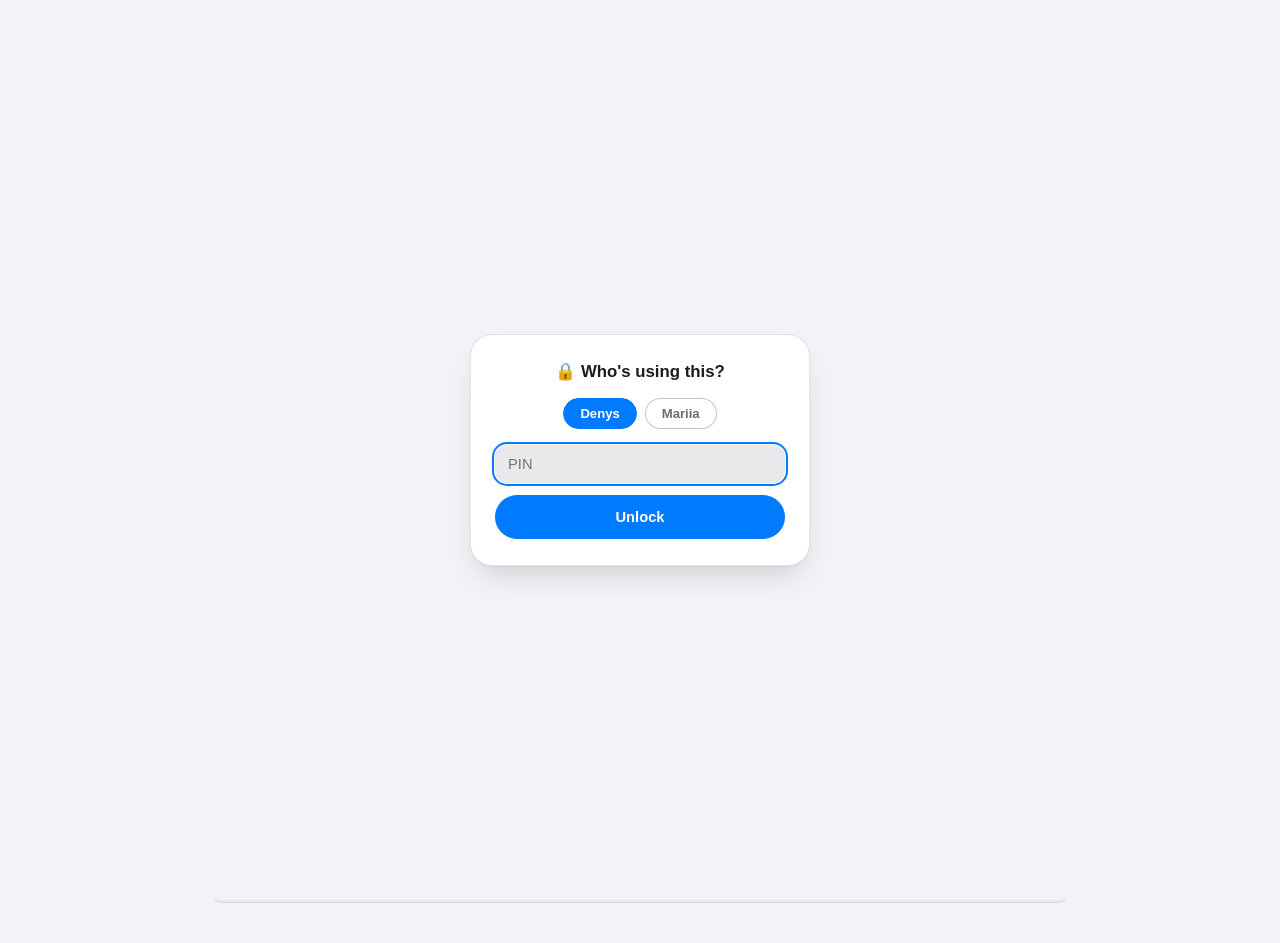
==== commit af6f47ff: "Replace topic filter chips with dropdowns, add date-added filter Topic filter is now a <select> inst" ====
--- a/index.html
+++ b/index.html
@@ -57,6 +57,19 @@
     padding:4px 10px;
     border-radius:999px;
   }
+  .filter-select-row{
+    display:flex;
+    gap:8px;
+  }
+  .filter-select-row select{
+    flex:1;
+    width:auto;
+    min-width:0;
+    padding:8px 10px;
+    font-size:0.82rem;
+    font-weight:600;
+    border-radius:10px;
+  }
   .pin-btn{
     width:24px;
     height:24px;
@@ -135,6 +148,76 @@
     padding:10px 6px;
     cursor:pointer;
   }
+  .edit-btn-row{
+    display:flex;
+    flex-wrap:wrap;
+    gap:8px 16px;
+    margin-top:10px;
+  }
+  .edit-claude-status{
+    margin-top:10px;
+    padding:10px 12px;
+    border-radius:12px;
+    background:var(--fill-tertiary);
+    font-size:0.84rem;
+    line-height:1.4;
+  }
+  .edit-claude-status[hidden]{display:none;}
+  .edit-claude-status.error{background:var(--red-tint);color:var(--red);}
+  .edit-claude-status a{color:var(--blue);}
+  .edit-chat-panel{
+    margin-top:12px;
+    border-top:0.5px solid var(--hairline-soft);
+    padding-top:12px;
+  }
+  .edit-chat-panel[hidden]{display:none;}
+  .edit-chat-messages{
+    max-height:240px;
+    overflow-y:auto;
+    display:flex;
+    flex-direction:column;
+    gap:8px;
+    margin-bottom:10px;
+    padding-right:2px;
+  }
+  .chat-msg{
+    max-width:85%;
+    padding:8px 12px;
+    border-radius:14px;
+    font-size:0.86rem;
+    line-height:1.4;
+    white-space:pre-wrap;
+  }
+  .chat-msg.user{
+    align-self:flex-end;
+    background:var(--blue);
+    color:#fff;
+    border-bottom-right-radius:4px;
+  }
+  .chat-msg.assistant{
+    align-self:flex-start;
+    background:var(--fill-tertiary);
+    color:var(--label);
+    border-bottom-left-radius:4px;
+  }
+  .chat-msg.loading{color:var(--label-tertiary);}
+  .edit-chat-input-row{
+    display:flex;
+    gap:8px;
+    align-items:flex-end;
+  }
+  .edit-chat-input-row textarea{min-height:38px;max-height:100px;}
+  .spinner{
+    width:14px;height:14px;
+    border-radius:999px;
+    border:2px solid var(--fill-secondary);
+    border-top-color:var(--label-secondary);
+    animation:spin 0.7s linear infinite;
+    display:inline-block;
+    vertical-align:middle;
+    margin-right:5px;
+  }
+  @keyframes spin{to{transform:rotate(360deg);}}
   .speak-btn{
     width:40px;
     height:40px;
@@ -387,7 +470,10 @@
       <button data-value="learning">Learning</button>
       <button data-value="known">Known</button>
     </div>
-    <div class="date-row" id="topicRow"></div>
+    <div class="filter-select-row">
+      <select id="topicSelect"></select>
+      <select id="dateAddedSelect"></select>
+    </div>
   </div>
 </div>
 
@@ -504,6 +590,24 @@
       <textarea id="editDefinitionInput" style="min-height:70px;"></textarea>
       <label class="field-label" for="editExampleInput" style="margin-top:12px;display:block;">Example (use ____ for the hidden word)</label>
       <textarea id="editExampleInput" style="min-height:70px;"></textarea>
+      <div class="edit-btn-row">
+        <button class="util-btn" id="editAskClaudeBtn">
+          <svg viewBox="0 0 24 24" fill="none" stroke="currentColor" stroke-width="2" stroke-linecap="round" stroke-linejoin="round"><path d="M12 3v4M12 17v4M3 12h4M17 12h4M5.6 5.6l2.8 2.8M15.6 15.6l2.8 2.8M18.4 5.6l-2.8 2.8M8.4 15.6l-2.8 2.8"/></svg>
+          Ask Claude to fix this
+        </button>
+        <button class="util-btn" id="editChatToggleBtn">
+          <svg viewBox="0 0 24 24" fill="none" stroke="currentColor" stroke-width="2" stroke-linecap="round" stroke-linejoin="round"><path d="M21 11.5a8.38 8.38 0 0 1-.9 3.8 8.5 8.5 0 0 1-7.6 4.7 8.38 8.38 0 0 1-3.8-.9L3 21l1.9-5.7a8.38 8.38 0 0 1-.9-3.8 8.5 8.5 0 0 1 4.7-7.6 8.38 8.38 0 0 1 3.8-.9h.5a8.48 8.48 0 0 1 8 8v.5z"/></svg>
+          Discuss with Claude
+        </button>
+      </div>
+      <div class="edit-claude-status" id="editClaudeStatus" hidden></div>
+      <div class="edit-chat-panel" id="editChatPanel" hidden>
+        <div class="edit-chat-messages" id="editChatMessages"></div>
+        <div class="edit-chat-input-row">
+          <textarea id="editChatInput" placeholder="Ask about this word…" rows="1"></textarea>
+          <button class="primary-btn" id="editChatSendBtn" style="flex:0 0 auto;padding:0 16px;">Send</button>
+        </div>
+      </div>
       <div class="edit-modal-actions">
         <button class="util-btn" id="editResetBtn" hidden>Reset to original</button>
         <div style="flex:1;"></div>
@@ -521,6 +625,8 @@
     document.getElementById("editDefinitionInput").value = card.definition || "";
     document.getElementById("editExampleInput").value = card.example || "";
     document.getElementById("editResetBtn").hidden = !window.vocabGetOverride || !window.vocabGetOverride(accountId, card.word);
+    document.getElementById("editClaudeStatus").hidden = true;
+    resetChat();
     editModal.hidden = false;
   }
   function closeEditModal(){
@@ -529,6 +635,225 @@
   }
   document.getElementById("editCancelBtn").addEventListener("click", closeEditModal);
   editModal.addEventListener("click", (e) => { if(e.target === editModal) closeEditModal(); });
+
+  // ---------- ask Claude to check/fix the definition & example ----------
+  const EDIT_KEY_STORAGE = "vocabapp_anthropic_key";
+  const EDIT_MODEL_STORAGE = "vocabapp_anthropic_model";
+  const editClaudeStatus = document.getElementById("editClaudeStatus");
+  const editAskClaudeBtn = document.getElementById("editAskClaudeBtn");
+
+  function showEditClaudeStatus(kind, html){
+    editClaudeStatus.hidden = false;
+    editClaudeStatus.className = "edit-claude-status" + (kind === "error" ? " error" : "");
+    editClaudeStatus.innerHTML = html;
+  }
+
+  function parseFixResponse(raw){
+    const lines = raw.split("\n").map(l => l.trim()).filter(Boolean);
+    let definition = null, example = null, notes = [];
+    let mode = null;
+    for(const line of lines){
+      if(/^DEFINITION:/i.test(line)){ definition = line.replace(/^DEFINITION:/i, "").trim(); mode = null; }
+      else if(/^EXAMPLE:/i.test(line)){ example = line.replace(/^EXAMPLE:/i, "").trim(); mode = null; }
+      else if(/^NOTES:/i.test(line)){ notes.push(line.replace(/^NOTES:/i, "").trim()); mode = "notes"; }
+      else if(mode === "notes"){ notes.push(line); }
+    }
+    return { definition, example, notes: notes.join(" ") };
+  }
+
+  // ---------- discuss the card directly with Claude, in-app ----------
+  const editChatPanel = document.getElementById("editChatPanel");
+  const editChatMessages = document.getElementById("editChatMessages");
+  const editChatInput = document.getElementById("editChatInput");
+  const editChatSendBtn = document.getElementById("editChatSendBtn");
+  const editChatToggleBtn = document.getElementById("editChatToggleBtn");
+  let chatHistory = []; // [{role, content}], Anthropic message format
+  let chatWord = null;
+  let chatBusy = false;
+
+  function renderChatMessages(){
+    editChatMessages.innerHTML = chatHistory.map(m =>
+      `<div class="chat-msg ${m.role === "user" ? "user" : "assistant"}">${escapeHtml(m.content)}</div>`
+    ).join("");
+    editChatMessages.scrollTop = editChatMessages.scrollHeight;
+  }
+
+  function resetChat(){
+    chatHistory = [];
+    chatWord = null;
+    editChatPanel.hidden = true;
+    editChatMessages.innerHTML = "";
+    editChatInput.value = "";
+  }
+
+  async function sendChatTurn(userText){
+    const apiKey = (localStorage.getItem(EDIT_KEY_STORAGE) || "").trim();
+    if(!apiKey){
+      showEditClaudeStatus("error", `No Anthropic API key set yet. Add one under "API settings" on the <a href="practice.html">Practice</a> or <a href="add-words.html">Add words</a> page first — it's shared across the app.`);
+      return;
+    }
+    if(!editingWord || chatBusy) return;
+
+    chatHistory.push({ role: "user", content: userText });
+    renderChatMessages();
+    editChatInput.value = "";
+    chatBusy = true;
+    editChatSendBtn.disabled = true;
+    editChatMessages.insertAdjacentHTML("beforeend", `<div class="chat-msg assistant loading" id="chatLoadingMsg"><span class="spinner"></span>Thinking…</div>`);
+    editChatMessages.scrollTop = editChatMessages.scrollHeight;
+
+    const card = findDeckCard(editingWord) || {};
+    const model = localStorage.getItem(EDIT_MODEL_STORAGE) || "claude-opus-5";
+    const systemPrompt = "You're discussing one vocabulary flashcard with the English learner who owns it, in a short chat. "
+      + `The card: word/phrase "${editingWord}" (${card.pos || ""}), definition "${card.definition || ""}", example "${card.example || ""}"`
+      + (card.synonyms && card.synonyms.length ? `, synonyms: ${card.synonyms.join(", ")}` : "") + ".\n"
+      + "Help them figure out if there's a mistake and explain clearly why (or why not). Keep replies short and conversational (2-4 sentences unless they ask for more detail). "
+      + "If you suggest a corrected definition or example, write them out plainly labeled (e.g. \"Definition: ...\" / \"Example: ...\") so they can copy them into the fields themselves — you cannot edit the card directly.";
+
+    try{
+      const res = await fetch("https://api.anthropic.com/v1/messages", {
+        method: "POST",
+        headers: {
+          "Content-Type": "application/json",
+          "x-api-key": apiKey,
+          "anthropic-version": "2023-06-01",
+          "anthropic-dangerous-direct-browser-access": "true"
+        },
+        body: JSON.stringify({
+          model: model,
+          max_tokens: 600,
+          output_config: { effort: "low" },
+          system: systemPrompt,
+          messages: chatHistory
+        })
+      });
+
+      if(!res.ok){
+        let msg = `Request failed (HTTP ${res.status}).`;
+        try{
+          const errBody = await res.json();
+          if(errBody && errBody.error && errBody.error.message) msg = errBody.error.message;
+        }catch(e){}
+        if(res.status === 401) msg = "That API key was rejected. Check it under API settings on the Practice or Add words page.";
+        if(res.status === 429) msg = "Rate limited — wait a moment and try again.";
+        throw new Error(msg);
+      }
+
+      const data = await res.json();
+      const text = (data.content || []).filter(b => b.type === "text").map(b => b.text).join("\n").trim();
+      chatHistory.push({ role: "assistant", content: text || "(no reply)" });
+    }catch(err){
+      chatHistory.push({ role: "assistant", content: "⚠️ " + (err.message || "Something went wrong reaching Claude.") });
+    }finally{
+      chatBusy = false;
+      editChatSendBtn.disabled = false;
+      const loadingEl = document.getElementById("chatLoadingMsg");
+      if(loadingEl) loadingEl.remove();
+      renderChatMessages();
+    }
+  }
+
+  editChatToggleBtn.addEventListener("click", () => {
+    if(!editingWord) return;
+    if(editChatPanel.hidden){
+      editChatPanel.hidden = false;
+      if(chatWord !== editingWord){
+        chatHistory = [];
+        chatWord = editingWord;
+        renderChatMessages();
+        sendChatTurn("I think there might be a mistake in this card — can you check it and explain?");
+      }
+      editChatInput.focus();
+    } else {
+      editChatPanel.hidden = true;
+    }
+  });
+
+  editChatSendBtn.addEventListener("click", () => {
+    const text = editChatInput.value.trim();
+    if(text) sendChatTurn(text);
+  });
+  editChatInput.addEventListener("keydown", (e) => {
+    if(e.key === "Enter" && !e.shiftKey){
+      e.preventDefault();
+      const text = editChatInput.value.trim();
+      if(text) sendChatTurn(text);
+    }
+  });
+
+  editAskClaudeBtn.addEventListener("click", async () => {
+    const apiKey = (localStorage.getItem(EDIT_KEY_STORAGE) || "").trim();
+    if(!apiKey){
+      showEditClaudeStatus("error", `No Anthropic API key set yet. Add one under "API settings" on the <a href="practice.html">Practice</a> or <a href="add-words.html">Add words</a> page first — it's shared across the app.`);
+      return;
+    }
+    if(!editingWord) return;
+
+    const word = editingWord;
+    const card = findDeckCard(word) || {};
+    const pos = card.pos || "";
+    const definition = document.getElementById("editDefinitionInput").value.trim();
+    const example = document.getElementById("editExampleInput").value.trim();
+
+    editAskClaudeBtn.disabled = true;
+    const originalLabel = editAskClaudeBtn.innerHTML;
+    editAskClaudeBtn.innerHTML = "Checking…";
+    showEditClaudeStatus("loading", `<span class="spinner"></span> Asking Claude…`);
+
+    const model = localStorage.getItem(EDIT_MODEL_STORAGE) || "claude-opus-5";
+    const systemPrompt = "You proofread one vocabulary flashcard (definition + example sentence) for an English learner and fix any mistake you find — grammar, clarity, factual accuracy, or the example not matching the word.\n"
+      + "CRITICAL: the example's blank (____) is replaced with the headword text EXACTLY AS GIVEN below when shown to the learner — nothing else is inserted. So the surrounding sentence must already be grammatically correct once that exact text is substituted in. Common mistakes to check for: a redundant \"to\" right before the blank when the headword already starts with \"to\", a redundant article (\"a\"/\"an\") right before the blank when the headword already starts with one, and a verb tense/form that doesn't match the headword's exact form (the headword is not re-conjugated).\n"
+      + "If everything is already correct, return it unchanged and say so in NOTES.\n"
+      + "Respond in exactly this format, three lines, nothing else:\n"
+      + "DEFINITION: the corrected definition\n"
+      + "EXAMPLE: the corrected example sentence, still containing ____ for the blank\n"
+      + "NOTES: one short sentence on what you changed, or \"No changes needed.\"";
+
+    const userMsg = `Word/phrase: "${word}" (${pos})\nCurrent definition: ${definition}\nCurrent example: ${example}`;
+
+    try{
+      const res = await fetch("https://api.anthropic.com/v1/messages", {
+        method: "POST",
+        headers: {
+          "Content-Type": "application/json",
+          "x-api-key": apiKey,
+          "anthropic-version": "2023-06-01",
+          "anthropic-dangerous-direct-browser-access": "true"
+        },
+        body: JSON.stringify({
+          model: model,
+          max_tokens: 500,
+          output_config: { effort: "low" },
+          system: systemPrompt,
+          messages: [{ role: "user", content: userMsg }]
+        })
+      });
+
+      if(!res.ok){
+        let msg = `Request failed (HTTP ${res.status}).`;
+        try{
+          const errBody = await res.json();
+          if(errBody && errBody.error && errBody.error.message) msg = errBody.error.message;
+        }catch(e){}
+        if(res.status === 401) msg = "That API key was rejected. Check it under API settings on the Practice or Add words page.";
+        if(res.status === 429) msg = "Rate limited — wait a moment and try again.";
+        throw new Error(msg);
+      }
+
+      const data = await res.json();
+      const text = (data.content || []).filter(b => b.type === "text").map(b => b.text).join("\n");
+      const parsed = parseFixResponse(text);
+
+      if(parsed.definition) document.getElementById("editDefinitionInput").value = parsed.definition;
+      if(parsed.example) document.getElementById("editExampleInput").value = parsed.example;
+      showEditClaudeStatus("done", (parsed.notes ? escapeHtml(parsed.notes) : "Reviewed.") + " Review below, then click Save.");
+    }catch(err){
+      showEditClaudeStatus("error", "Couldn't reach Claude: " + escapeHtml(err.message || "something went wrong"));
+    }finally{
+      editAskClaudeBtn.disabled = false;
+      editAskClaudeBtn.innerHTML = originalLabel;
+    }
+  });
   // DECK/sortedForTable are built once at load, so an edit has to mutate the
   // live card object in place (both arrays hold the same references) rather
   // than relying on a re-fetch to pick up the localStorage change.
@@ -600,6 +925,7 @@
   let order = DECK.map((_, i) => i);
   let statusFilter = "all";
   let topicFilter = "all";
+  let dateFilter = "all";
   let pos = 0;
   let flipped = false;
 
@@ -610,26 +936,47 @@
   const knownCountEl = document.getElementById("knownCount");
   const statusSegmented = document.getElementById("statusSegmented");
   const statusThumb = document.getElementById("statusThumb");
-  const topicRow = document.getElementById("topicRow");
+  const topicSelect = document.getElementById("topicSelect");
+  const dateAddedSelect = document.getElementById("dateAddedSelect");
 
   const uniqueTopics = Array.from(new Set(DECK.map(c => c.topic).filter(Boolean))).sort();
-
-  function buildTopicChips(){
-    const chips = [{ value: "all", label: "All" }, { value: "pinned", label: "📌 Pinned" }]
+  const uniqueDates = Array.from(new Set(DECK.map(c => c.dateAdded).filter(Boolean))).sort().reverse();
+
+  function formatDateAdded(iso){
+    if(!iso) return iso;
+    const d = new Date(iso + "T00:00:00");
+    if(isNaN(d)) return iso;
+    return d.toLocaleDateString("en-US", { year: "numeric", month: "short", day: "numeric" });
+  }
+
+  function buildTopicSelect(){
+    const options = [{ value: "all", label: "All topics" }, { value: "pinned", label: "📌 Pinned" }]
       .concat(uniqueTopics.map(t => ({ value: t, label: t })));
-    topicRow.innerHTML = chips.map(c =>
-      `<button class="chip-btn${c.value === topicFilter ? " active" : ""}" data-value="${escapeHtml(c.value)}">${escapeHtml(c.label)}</button>`
+    topicSelect.innerHTML = options.map(o =>
+      `<option value="${escapeHtml(o.value)}"${o.value === topicFilter ? " selected" : ""}>${escapeHtml(o.label)}</option>`
     ).join("");
-    topicRow.querySelectorAll(".chip-btn").forEach(btn => {
-      btn.addEventListener("click", () => {
-        topicFilter = btn.dataset.value;
-        pos = 0;
-        flipped = false;
-        buildTopicChips();
-        render();
-      });
-    });
-  }
+  }
+
+  function buildDateAddedSelect(){
+    const options = [{ value: "all", label: "All dates added" }]
+      .concat(uniqueDates.map(d => ({ value: d, label: formatDateAdded(d) })));
+    dateAddedSelect.innerHTML = options.map(o =>
+      `<option value="${escapeHtml(o.value)}"${o.value === dateFilter ? " selected" : ""}>${escapeHtml(o.label)}</option>`
+    ).join("");
+  }
+
+  topicSelect.addEventListener("change", () => {
+    topicFilter = topicSelect.value;
+    pos = 0;
+    flipped = false;
+    render();
+  });
+  dateAddedSelect.addEventListener("change", () => {
+    dateFilter = dateAddedSelect.value;
+    pos = 0;
+    flipped = false;
+    render();
+  });
 
   function moveStatusThumb(){
     const buttons = Array.from(statusSegmented.querySelectorAll("button"));
@@ -651,6 +998,7 @@
       } else if(topicFilter !== "all" && card.topic !== topicFilter){
         return false;
       }
+      if(dateFilter !== "all" && card.dateAdded !== dateFilter) return false;
       return true;
     });
   }
@@ -921,6 +1269,8 @@
   });
 
   document.addEventListener("keydown", (e) => {
+    const tag = (e.target && e.target.tagName || "").toLowerCase();
+    if(tag === "input" || tag === "textarea" || tag === "select" || (e.target && e.target.isContentEditable)) return;
     if(e.code === "Space"){ e.preventDefault(); flip(); }
     else if(e.code === "ArrowRight"){ goNext(); }
     else if(e.code === "ArrowLeft"){ goPrev(); }
@@ -932,7 +1282,8 @@
     }
   });
 
-  buildTopicChips();
+  buildTopicSelect();
+  buildDateAddedSelect();
   moveStatusThumb();
   render();
   renderTable();
